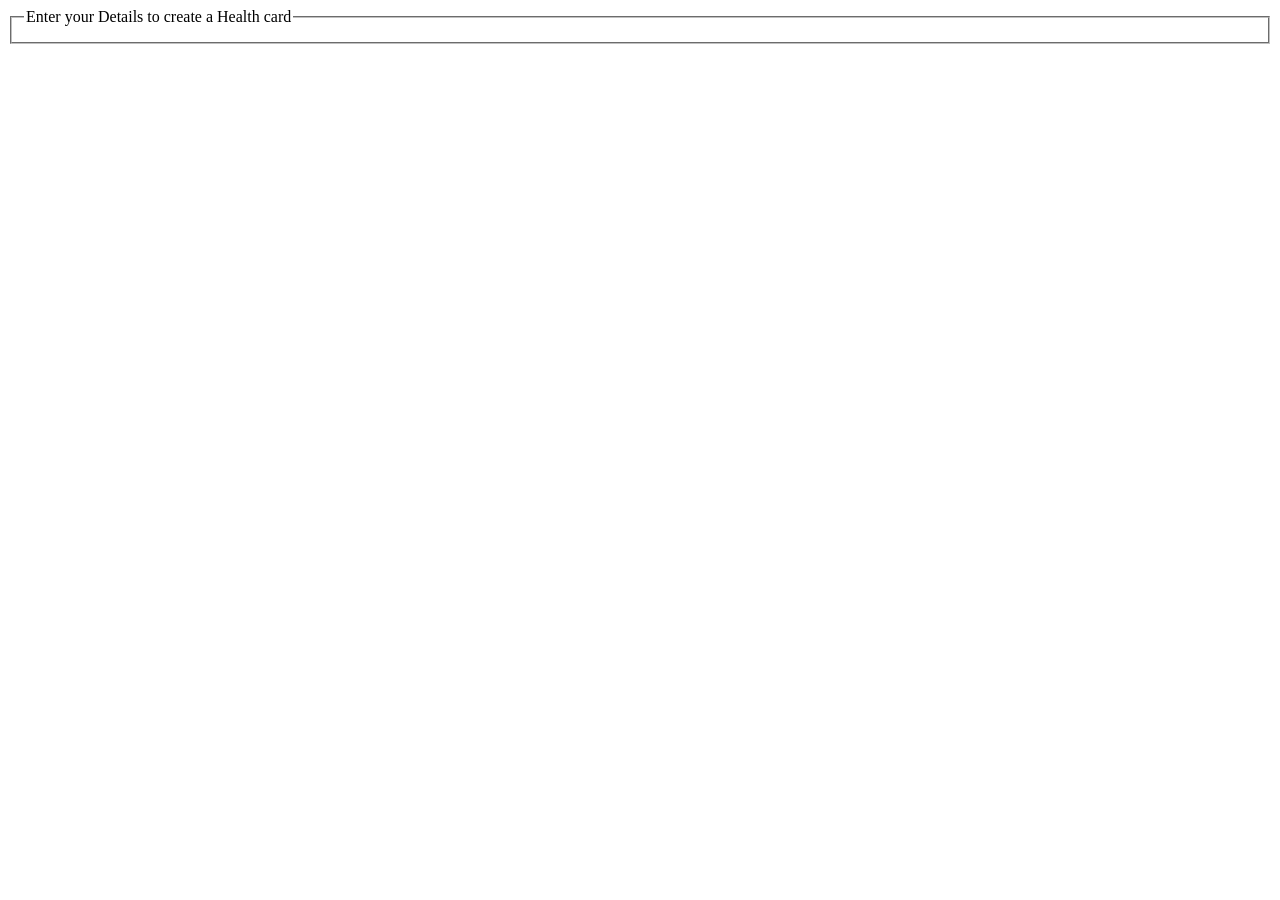
==== form/form.html @ 715bf560 "Initial project commit" ====
<!DOCTYPE html>
<html lang="en">
<head>
    <meta charset="UTF-8">
    <meta name="viewport" content="width=device-width, initial-scale=1.0">
    <link rel="stylesheet" href="./form.css">
    <title>form</title>
</head>
<body>
    <form action="">
        <fieldset>
            <legend>Enter your Details to create a Health card </legend>
            <table></table>
        </fieldset>
    </form>
</body>
</html>
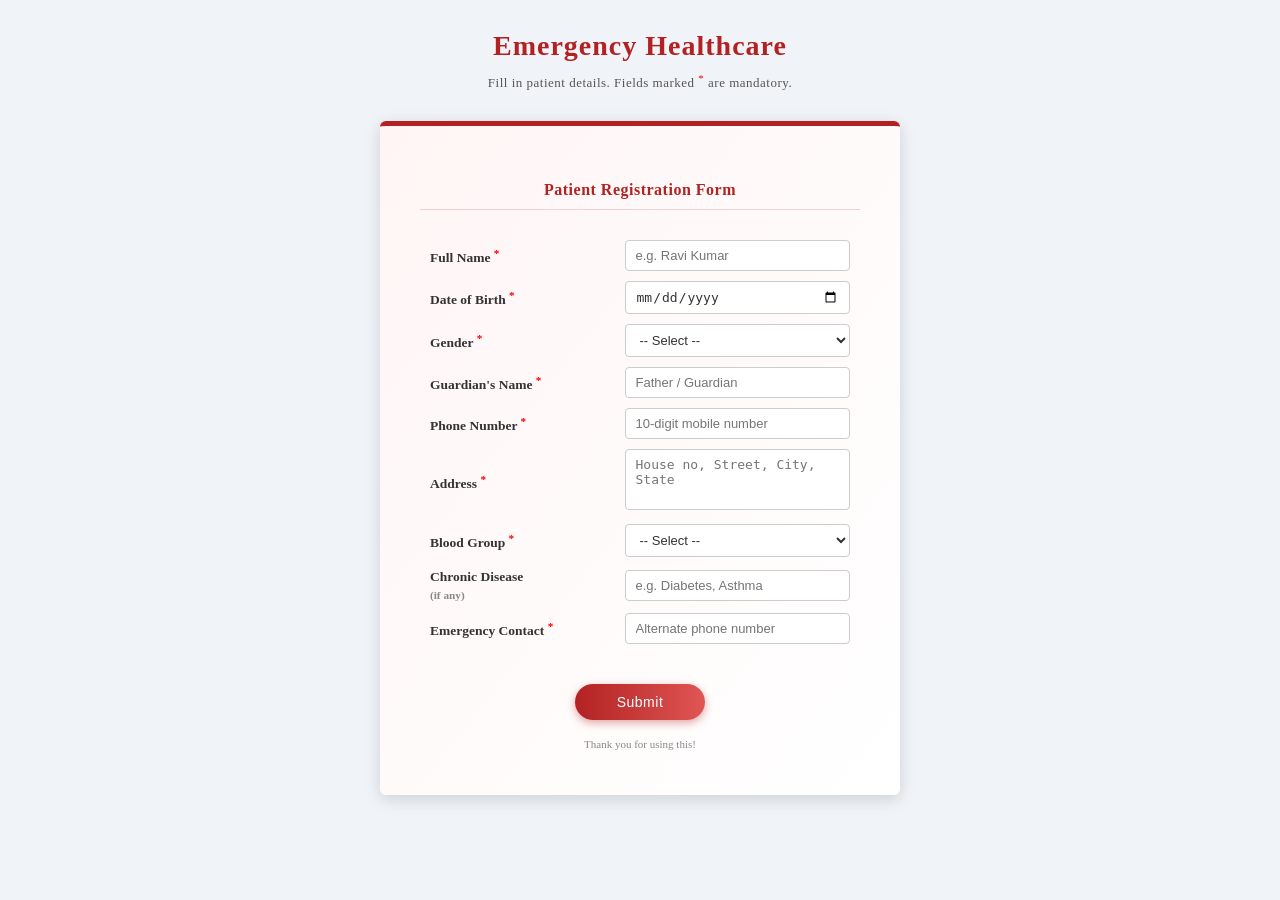
==== commit 2935c70c: "added the patient registration form with css" ====
--- a/form/form.html
+++ b/form/form.html
@@ -1,17 +1,85 @@
 <!DOCTYPE html>
 <html lang="en">
+
 <head>
     <meta charset="UTF-8">
     <meta name="viewport" content="width=device-width, initial-scale=1.0">
-    <link rel="stylesheet" href="./form.css">
-    <title>form</title>
+    <title>Emergency Healthcare</title>
+    <link rel="stylesheet" href="form.css">
 </head>
+
 <body>
-    <form action="">
-        <fieldset>
-            <legend>Enter your Details to create a Health card </legend>
-            <table></table>
-        </fieldset>
-    </form>
+    <h1> Emergency Healthcare</h1>
+    <h3>Fill in patient details. Fields marked <sup>*</sup> are mandatory.</h3>
+
+    <div>
+        <form action="">
+            <div class="form-title"> Patient Registration Form</div>
+
+            <table border="0" cellpadding="6" cellspacing="10">
+                <tr>
+                    <td><label for="fname">Full Name <sup>*</sup></label></td>
+                    <td><input type="text" id="fname" name="fname" placeholder="e.g. Ravi Kumar" required></td>
+                </tr>
+                <tr>
+                    <td><label for="dob">Date of Birth <sup>*</sup></label></td>
+                    <td><input type="date" id="dob" name="dob" required></td>
+                </tr>
+                <tr>
+                    <td><label for="gender">Gender <sup>*</sup></label></td>
+                    <td>
+                        <select id="gender" name="gender" required>
+                            <option value="">-- Select --</option>
+                            <option>Male</option>
+                            <option>Female</option>
+                            <option>Other</option>
+                        </select>
+                    </td>
+                </tr>
+                <tr>
+                    <td><label for="relation">Guardian's Name <sup>*</sup></label></td>
+                    <td><input type="text" id="relation" name="relation" placeholder="Father / Guardian" required></td>
+                </tr>
+                <tr>
+                    <td><label for="Phno">Phone Number <sup>*</sup></label></td>
+                    <td><input type="number" id="Phno" name="Phno" placeholder="10-digit mobile number" required></td>
+                </tr>
+                <tr>
+                    <td><label for="address">Address <sup>*</sup></label></td>
+                    <td><textarea id="address" name="address" rows="3" cols="20"
+                            placeholder="House no, Street, City, State" required></textarea></td>
+                </tr>
+                <tr>
+                    <td><label for="blood">Blood Group <sup>*</sup></label></td>
+                    <td>
+                        <select id="blood" name="blood" required>
+                            <option value="">-- Select --</option>
+                            <option>A+</option>
+                            <option>A-</option>
+                            <option>B+</option>
+                            <option>B-</option>
+                            <option>O+</option>
+                            <option>O-</option>
+                            <option>AB+</option>
+                            <option>AB-</option>
+                        </select>
+                    </td>
+                </tr>
+                <tr>
+                    <td><label for="disease">Chronic Disease <br><small style="color:#888">(if any)</small></label></td>
+                    <td><input type="text" id="disease" name="disease" placeholder="e.g. Diabetes, Asthma"></td>
+                </tr>
+                <tr>
+                    <td><label for="emergency">Emergency Contact <sup>*</sup></label></td>
+                    <td><input type="number" id="emergency" name="emergency" placeholder="Alternate phone number"
+                            required></td>
+                </tr>
+            </table>
+
+            <button type="submit">Submit</button>
+            <p class="note">Thank you for using this!</p>
+        </form>
+    </div>
 </body>
+
 </html>
--- a/form/form.css
+++ b/form/form.css
@@ -0,0 +1,139 @@
+ * {
+     margin: 0;
+     padding: 0;
+     box-sizing: border-box;
+ }
+
+ body {
+     font-family: Georgia, serif;
+     background-color: #f0f4f8;
+ }
+
+ h1 {
+     text-align: center;
+     padding: 30px 0 10px;
+     color: #b22222;
+     font-size: 28px;
+     letter-spacing: 1px;
+ }
+
+ h3 {
+     text-align: center;
+     color: #555;
+     font-size: 13px;
+     font-weight: normal;
+     margin-bottom: 10px;
+     letter-spacing: 0.5px;
+ }
+
+ div {
+     height: auto;
+     width: 100%;
+     display: flex;
+     justify-content: center;
+     align-items: center;
+     padding: 20px 0 40px;
+ }
+
+ form {
+     width: 520px;
+     padding: 35px 40px 45px;
+     box-shadow: 0px 4px 16px rgba(0, 0, 0, 0.15);
+     background: linear-gradient(to bottom right, #fff5f5, #ffffff);
+     border-top: 5px solid #b22222;
+     border-radius: 6px;
+     transition: transform 0.2s linear;
+ }
+
+ form:hover {
+     transform: scale(1.005);
+ }
+
+ .form-title {
+     font-size: 16px;
+     color: #b22222;
+     font-weight: bold;
+     margin-bottom: 20px;
+     padding-bottom: 10px;
+     border-bottom: 1px solid #f0d0d0;
+     letter-spacing: 0.5px;
+ }
+
+ form>table {
+     width: 100%;
+ }
+
+ table td:first-child {
+     width: 45%;
+     vertical-align: middle;
+     padding-right: 10px;
+ }
+
+ label {
+     font-size: 13.5px;
+     color: #333;
+     font-weight: bold;
+ }
+
+ input[type="text"],
+ input[type="number"],
+ input[type="email"],
+ input[type="date"],
+ select,
+ textarea {
+     width: 100%;
+     padding: 7px 10px;
+     border: 1px solid #ccc;
+     border-radius: 4px;
+     font-size: 13px;
+     color: #333;
+     background-color: #fff;
+     transition: border 0.2s;
+     outline: none;
+ }
+
+ input:focus,
+ select:focus,
+ textarea:focus {
+     border: 1px solid #b22222;
+ }
+
+ textarea {
+     resize: none;
+ }
+
+ select {
+     cursor: pointer;
+ }
+
+ form>button {
+     color: white;
+     width: 130px;
+     display: block;
+     margin: 30px auto 0;
+     border: none;
+     border-radius: 25px;
+     padding: 10px;
+     font-size: 14px;
+     letter-spacing: 0.5px;
+     background: linear-gradient(to right, #b22222, #e05555);
+     box-shadow: 0px 3px 8px rgba(178, 34, 34, 0.4);
+     cursor: pointer;
+     transition: transform 0.3s ease, box-shadow 0.3s ease;
+ }
+
+ form>button:hover {
+     transform: scale(1.08);
+     box-shadow: 0px 5px 14px rgba(178, 34, 34, 0.5);
+ }
+
+ sup {
+     color: red;
+ }
+
+ .note {
+     text-align: center;
+     font-size: 11px;
+     color: #888;
+     margin-top: 18px;
+ }
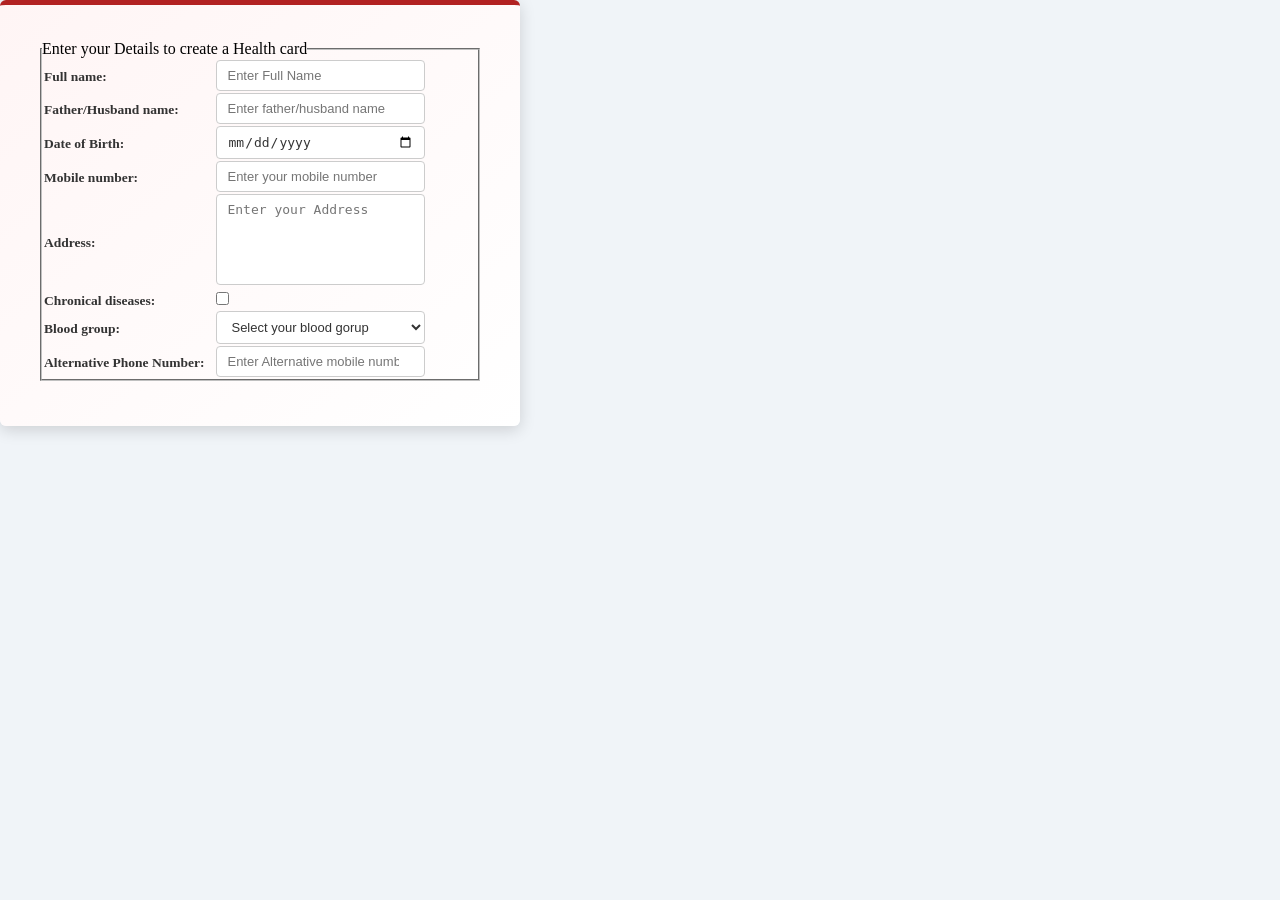
==== commit 0e28cd6c: "added forms" ====
--- a/form/form.html
+++ b/form/form.html
@@ -1,85 +1,62 @@
 <!DOCTYPE html>
 <html lang="en">
-
 <head>
     <meta charset="UTF-8">
     <meta name="viewport" content="width=device-width, initial-scale=1.0">
-    <title>Emergency Healthcare</title>
-    <link rel="stylesheet" href="form.css">
+    <link rel="stylesheet" href="./form.css">
+    <title>form</title>
 </head>
-
 <body>
-    <h1> Emergency Healthcare</h1>
-    <h3>Fill in patient details. Fields marked <sup>*</sup> are mandatory.</h3>
-
-    <div>
-        <form action="">
-            <div class="form-title"> Patient Registration Form</div>
-
-            <table border="0" cellpadding="6" cellspacing="10">
+    <form action="">
+        <fieldset>
+            <legend>Enter your Details to create a Health card </legend>
+            <table>
                 <tr>
-                    <td><label for="fname">Full Name <sup>*</sup></label></td>
-                    <td><input type="text" id="fname" name="fname" placeholder="e.g. Ravi Kumar" required></td>
+                    <td><label for="fn">Full name:</label></td>
+                    <td><input type="text" name="" id="fn" placeholder="Enter Full Name"></td>
                 </tr>
                 <tr>
-                    <td><label for="dob">Date of Birth <sup>*</sup></label></td>
-                    <td><input type="date" id="dob" name="dob" required></td>
+                    <td><label for="fhn">Father/Husband name:</label></td>
+                    <td><input type="text" id="fhn" placeholder="Enter father/husband name"></td>
                 </tr>
                 <tr>
-                    <td><label for="gender">Gender <sup>*</sup></label></td>
+                    <td><label for="dob">Date of Birth:</label></td>
+                    <td><input type="date" id="dob" placeholder="Enter your date of birth"></td>
+                </tr>
+                <tr>
+                    <td><label for="phn">Mobile number:</label></td>
+                    <td><input type="number" name="" id="phn" placeholder="Enter your mobile number "></td>
+                </tr>
+                <tr>
+                    <td><label for="add">Address:</label></td>
+                    <td><textarea name="" id="add" rows="5" cols="20" placeholder="Enter your Address"></textarea></td>
+                </tr>
+                <tr>
+                    <td><label for="cd">Chronical diseases:</label></td>
+                    <td><input type="checkbox" name="" id="cd" ></td>
+                </tr>
+                <tr>
+                    <td><label for="bg">Blood group:</label></td>
                     <td>
-                        <select id="gender" name="gender" required>
-                            <option value="">-- Select --</option>
-                            <option>Male</option>
-                            <option>Female</option>
-                            <option>Other</option>
-                        </select>
+                    <select name="" id="" >
+                        <option value="">Select your blood gorup</option>
+                        <option value="a+">A+</option>
+                        <option value="a-">A-</option>
+                        <option value="b+">B+</option>
+                        <option value="b-">B-</option>
+                        <option value="o+">O+</option>
+                        <option value="o-">O-</option>
+                        <option value="ab+">AB+</option>
+                        <option value="ab-">AB-</option>
+                    </select>
                     </td>
                 </tr>
                 <tr>
-                    <td><label for="relation">Guardian's Name <sup>*</sup></label></td>
-                    <td><input type="text" id="relation" name="relation" placeholder="Father / Guardian" required></td>
-                </tr>
-                <tr>
-                    <td><label for="Phno">Phone Number <sup>*</sup></label></td>
-                    <td><input type="number" id="Phno" name="Phno" placeholder="10-digit mobile number" required></td>
-                </tr>
-                <tr>
-                    <td><label for="address">Address <sup>*</sup></label></td>
-                    <td><textarea id="address" name="address" rows="3" cols="20"
-                            placeholder="House no, Street, City, State" required></textarea></td>
-                </tr>
-                <tr>
-                    <td><label for="blood">Blood Group <sup>*</sup></label></td>
-                    <td>
-                        <select id="blood" name="blood" required>
-                            <option value="">-- Select --</option>
-                            <option>A+</option>
-                            <option>A-</option>
-                            <option>B+</option>
-                            <option>B-</option>
-                            <option>O+</option>
-                            <option>O-</option>
-                            <option>AB+</option>
-                            <option>AB-</option>
-                        </select>
-                    </td>
-                </tr>
-                <tr>
-                    <td><label for="disease">Chronic Disease <br><small style="color:#888">(if any)</small></label></td>
-                    <td><input type="text" id="disease" name="disease" placeholder="e.g. Diabetes, Asthma"></td>
-                </tr>
-                <tr>
-                    <td><label for="emergency">Emergency Contact <sup>*</sup></label></td>
-                    <td><input type="number" id="emergency" name="emergency" placeholder="Alternate phone number"
-                            required></td>
+                    <td><label for="altnum">Alternative Phone Number:</label></td>
+                    <td><input type="number" name="" id="altnum" placeholder="Enter Alternative mobile number"></td>
                 </tr>
             </table>
-
-            <button type="submit">Submit</button>
-            <p class="note">Thank you for using this!</p>
-        </form>
-    </div>
+        </fieldset>
+    </form>
 </body>
-
 </html>
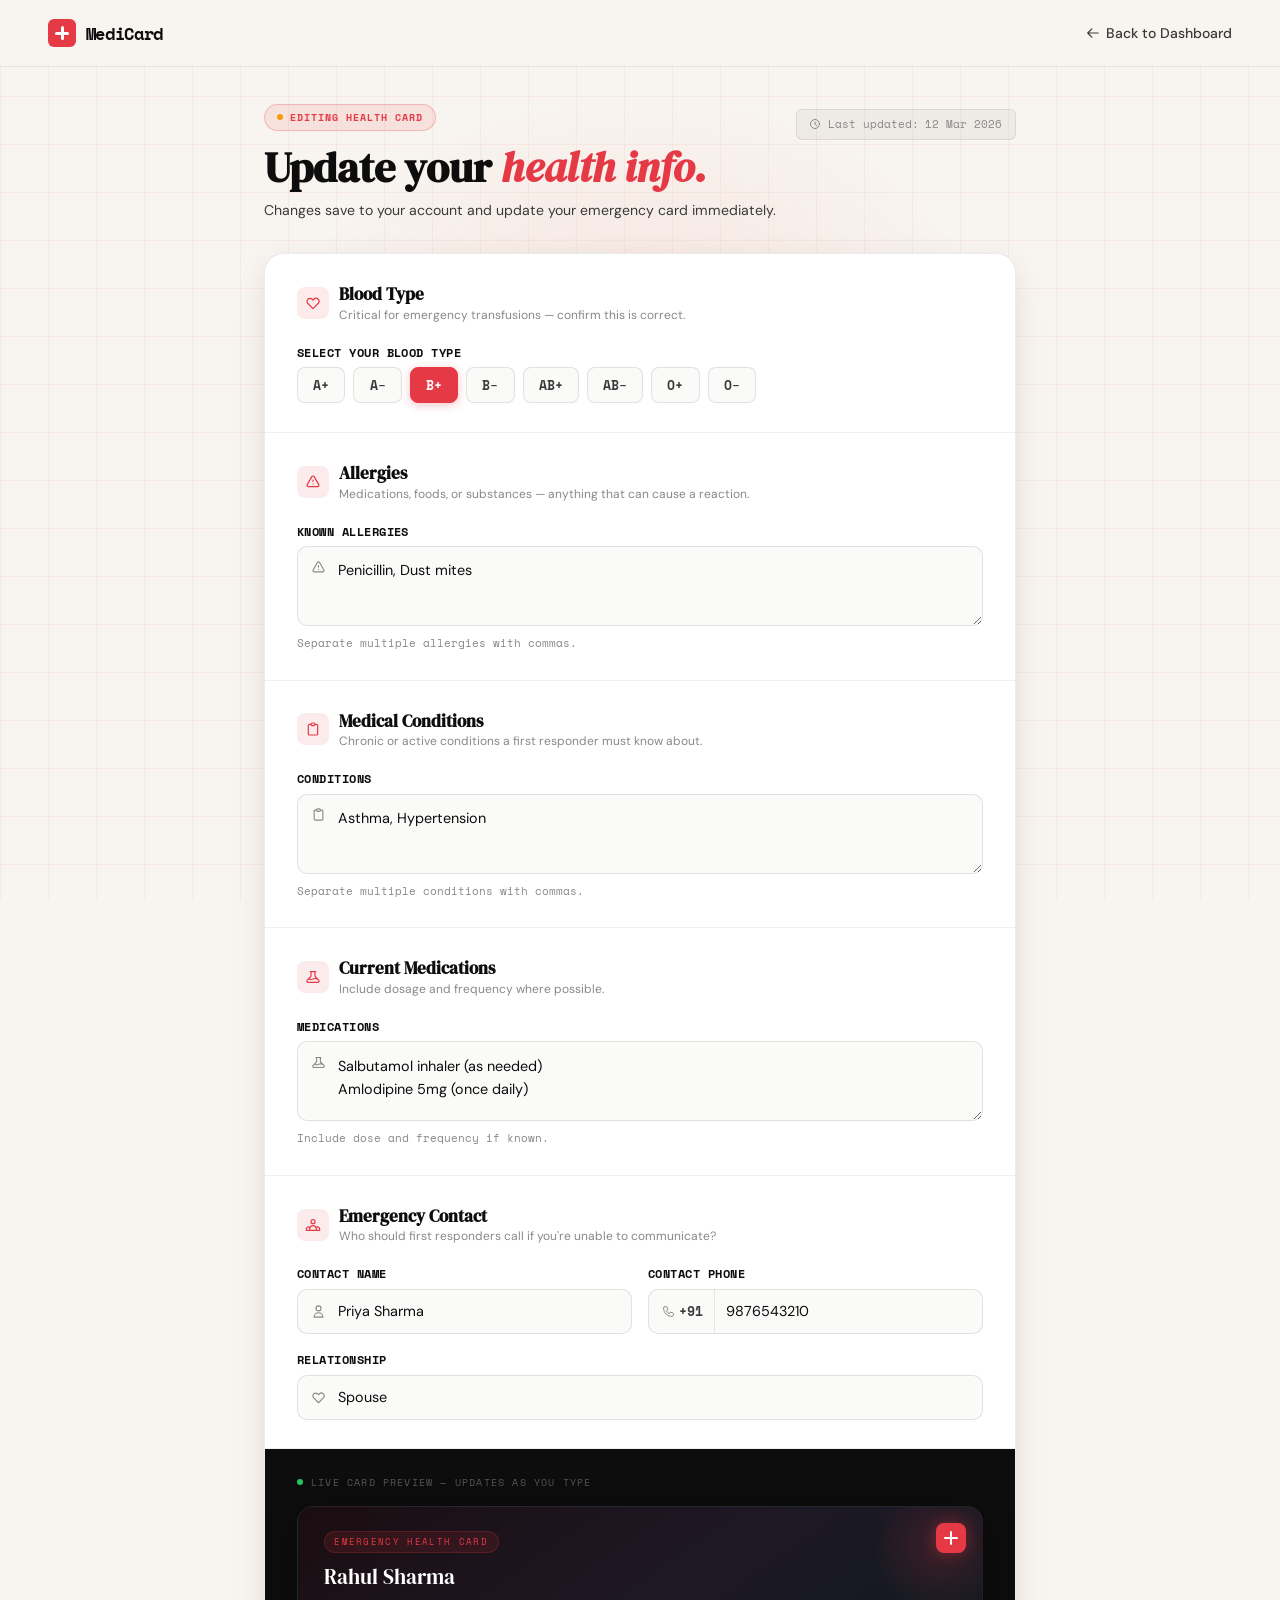
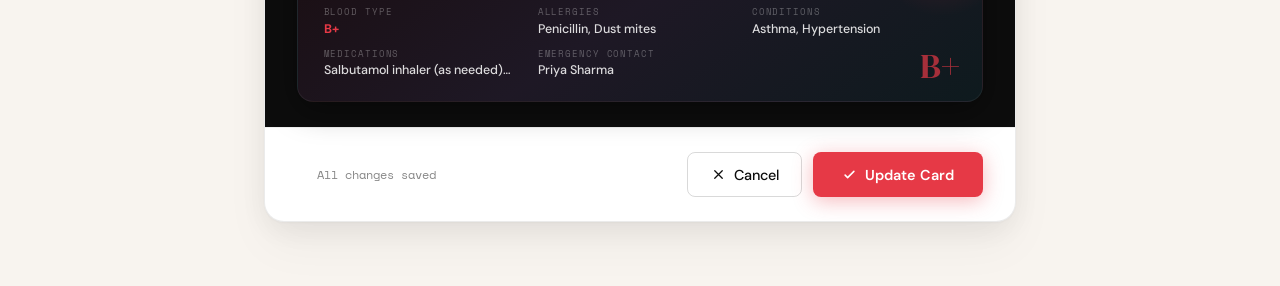
==== commit 872776fb: "added the editcard with exisiting data filled" ====
--- a/form/form.html
+++ b/form/form.html
@@ -1,62 +1,516 @@
 <!DOCTYPE html>
 <html lang="en">
+
 <head>
-    <meta charset="UTF-8">
-    <meta name="viewport" content="width=device-width, initial-scale=1.0">
-    <link rel="stylesheet" href="./form.css">
-    <title>form</title>
+    <meta charset="UTF-8" />
+    <meta name="viewport" content="width=device-width, initial-scale=1.0" />
+    <title>MediCard — Edit Health Card</title>
+    <link rel="preconnect" href="https://fonts.googleapis.com">
+    <link
+        href="https://fonts.googleapis.com/css2?family=DM+Serif+Display:ital@0;1&family=DM+Sans:wght@300;400;500;600&family=Space+Mono:wght@400;700&display=swap"
+        rel="stylesheet">
+
+    <link rel="stylesheet" href="form.css">
 </head>
+
 <body>
-    <form action="">
-        <fieldset>
-            <legend>Enter your Details to create a Health card </legend>
-            <table>
-                <tr>
-                    <td><label for="fn">Full name:</label></td>
-                    <td><input type="text" name="" id="fn" placeholder="Enter Full Name"></td>
-                </tr>
-                <tr>
-                    <td><label for="fhn">Father/Husband name:</label></td>
-                    <td><input type="text" id="fhn" placeholder="Enter father/husband name"></td>
-                </tr>
-                <tr>
-                    <td><label for="dob">Date of Birth:</label></td>
-                    <td><input type="date" id="dob" placeholder="Enter your date of birth"></td>
-                </tr>
-                <tr>
-                    <td><label for="phn">Mobile number:</label></td>
-                    <td><input type="number" name="" id="phn" placeholder="Enter your mobile number "></td>
-                </tr>
-                <tr>
-                    <td><label for="add">Address:</label></td>
-                    <td><textarea name="" id="add" rows="5" cols="20" placeholder="Enter your Address"></textarea></td>
-                </tr>
-                <tr>
-                    <td><label for="cd">Chronical diseases:</label></td>
-                    <td><input type="checkbox" name="" id="cd" ></td>
-                </tr>
-                <tr>
-                    <td><label for="bg">Blood group:</label></td>
-                    <td>
-                    <select name="" id="" >
-                        <option value="">Select your blood gorup</option>
-                        <option value="a+">A+</option>
-                        <option value="a-">A-</option>
-                        <option value="b+">B+</option>
-                        <option value="b-">B-</option>
-                        <option value="o+">O+</option>
-                        <option value="o-">O-</option>
-                        <option value="ab+">AB+</option>
-                        <option value="ab-">AB-</option>
-                    </select>
-                    </td>
-                </tr>
-                <tr>
-                    <td><label for="altnum">Alternative Phone Number:</label></td>
-                    <td><input type="number" name="" id="altnum" placeholder="Enter Alternative mobile number"></td>
-                </tr>
-            </table>
-        </fieldset>
-    </form>
+
+    <!-- BACKGROUND -->
+    <div class="page-bg">
+        <div class="bg-grid"></div>
+        <div class="bg-glow"></div>
+    </div>
+
+    <!-- NAV -->
+    <nav>
+        <a class="nav-logo" href="../index.html">
+            <div class="cross"></div>
+            MediCard
+        </a>
+        <div class="nav-links">
+            <a class="nav-back" href="../dashboard/dashboard.html">
+                <svg fill="none" viewBox="0 0 24 24" stroke="currentColor" stroke-width="2">
+                    <path stroke-linecap="round" stroke-linejoin="round" d="M10 19l-7-7m0 0l7-7m-7 7h18" />
+                </svg>
+                Back to Dashboard
+            </a>
+        </div>
+    </nav>
+
+    <!-- PAGE -->
+    <div class="page-wrap">
+
+        <!-- Page Header -->
+        <div class="page-header">
+            <div class="page-header-top">
+                <div>
+                    <div class="page-badge"><span class="dot"></span> Editing Health Card</div>
+                    <h1>Update your <em>health info.</em></h1>
+                    <p>Changes save to your account and update your emergency card immediately.</p>
+                </div>
+                <div class="last-updated">
+                    <svg fill="none" viewBox="0 0 24 24" stroke="currentColor" stroke-width="2">
+                        <path stroke-linecap="round" stroke-linejoin="round"
+                            d="M12 8v4l3 3m6-3a9 9 0 11-18 0 9 9 0 0118 0z" />
+                    </svg>
+                    Last updated: <span id="lastUpdatedDate">12 Mar 2026</span>
+                </div>
+            </div>
+        </div>
+
+        <!-- Form Card -->
+        <div class="form-card">
+
+            <!-- ── SECTION 1: Blood Type ── -->
+            <div class="form-section">
+                <div class="section-label">
+                    <div class="section-label-icon">
+                        <svg fill="none" viewBox="0 0 24 24" stroke="currentColor" stroke-width="1.8">
+                            <path stroke-linecap="round" stroke-linejoin="round"
+                                d="M4.318 6.318a4.5 4.5 0 000 6.364L12 20.364l7.682-7.682a4.5 4.5 0 00-6.364-6.364L12 7.636l-1.318-1.318a4.5 4.5 0 00-6.364 0z" />
+                        </svg>
+                    </div>
+                    <div class="section-label-text">
+                        <h3>Blood Type</h3>
+                        <p>Critical for emergency transfusions — confirm this is correct.</p>
+                    </div>
+                </div>
+                <div class="fields">
+                    <div class="field">
+                        <label>Select your blood type</label>
+                        <div class="blood-group" id="bloodGroup">
+                            <div class="blood-pill" onclick="selectBlood(this)">A+</div>
+                            <div class="blood-pill" onclick="selectBlood(this)">A−</div>
+                            <div class="blood-pill" onclick="selectBlood(this)">B+</div>
+                            <div class="blood-pill" onclick="selectBlood(this)">B−</div>
+                            <div class="blood-pill" onclick="selectBlood(this)">AB+</div>
+                            <div class="blood-pill" onclick="selectBlood(this)">AB−</div>
+                            <div class="blood-pill" onclick="selectBlood(this)">O+</div>
+                            <div class="blood-pill" onclick="selectBlood(this)">O−</div>
+                        </div>
+                        <span class="blood-error" id="bloodError">Please select a blood type.</span>
+                    </div>
+                </div>
+            </div>
+
+            <!-- ── SECTION 2: Allergies ── -->
+            <div class="form-section">
+                <div class="section-label">
+                    <div class="section-label-icon">
+                        <svg fill="none" viewBox="0 0 24 24" stroke="currentColor" stroke-width="1.8">
+                            <path stroke-linecap="round" stroke-linejoin="round"
+                                d="M12 9v2m0 4h.01m-6.938 4h13.856c1.54 0 2.502-1.667 1.732-3L13.732 4c-.77-1.333-2.694-1.333-3.464 0L3.34 16c-.77 1.333.192 3 1.732 3z" />
+                        </svg>
+                    </div>
+                    <div class="section-label-text">
+                        <h3>Allergies</h3>
+                        <p>Medications, foods, or substances — anything that can cause a reaction.</p>
+                    </div>
+                </div>
+                <div class="fields">
+                    <div class="field">
+                        <label for="allergiesInput">Known Allergies</label>
+                        <div class="field-wrap">
+                            <svg class="field-icon" style="top:0.85rem; align-self:flex-start;" fill="none"
+                                viewBox="0 0 24 24" stroke="currentColor" stroke-width="1.8">
+                                <path stroke-linecap="round" stroke-linejoin="round"
+                                    d="M12 9v2m0 4h.01m-6.938 4h13.856c1.54 0 2.502-1.667 1.732-3L13.732 4c-.77-1.333-2.694-1.333-3.464 0L3.34 16c-.77 1.333.192 3 1.732 3z" />
+                            </svg>
+                            <textarea id="allergiesInput"
+                                placeholder="e.g. Penicillin, Dust mites, Shellfish&#10;Type 'None' if no known allergies"></textarea>
+                        </div>
+                        <span class="field-hint">Separate multiple allergies with commas.</span>
+                    </div>
+                </div>
+            </div>
+
+            <!-- ── SECTION 3: Medical Conditions ── -->
+            <div class="form-section">
+                <div class="section-label">
+                    <div class="section-label-icon">
+                        <svg fill="none" viewBox="0 0 24 24" stroke="currentColor" stroke-width="1.8">
+                            <path stroke-linecap="round" stroke-linejoin="round"
+                                d="M9 5H7a2 2 0 00-2 2v12a2 2 0 002 2h10a2 2 0 002-2V7a2 2 0 00-2-2h-2M9 5a2 2 0 002 2h2a2 2 0 002-2M9 5a2 2 0 012-2h2a2 2 0 012 2" />
+                        </svg>
+                    </div>
+                    <div class="section-label-text">
+                        <h3>Medical Conditions</h3>
+                        <p>Chronic or active conditions a first responder must know about.</p>
+                    </div>
+                </div>
+                <div class="fields">
+                    <div class="field">
+                        <label for="conditionsInput">Conditions</label>
+                        <div class="field-wrap">
+                            <svg class="field-icon" style="top:0.85rem; align-self:flex-start;" fill="none"
+                                viewBox="0 0 24 24" stroke="currentColor" stroke-width="1.8">
+                                <path stroke-linecap="round" stroke-linejoin="round"
+                                    d="M9 5H7a2 2 0 00-2 2v12a2 2 0 002 2h10a2 2 0 002-2V7a2 2 0 00-2-2h-2M9 5a2 2 0 002 2h2a2 2 0 002-2M9 5a2 2 0 012-2h2a2 2 0 012 2" />
+                            </svg>
+                            <textarea id="conditionsInput"
+                                placeholder="e.g. Asthma, Type 2 Diabetes, Hypertension&#10;Type 'None' if no conditions"></textarea>
+                        </div>
+                        <span class="field-hint">Separate multiple conditions with commas.</span>
+                    </div>
+                </div>
+            </div>
+
+            <!-- ── SECTION 4: Medications ── -->
+            <div class="form-section">
+                <div class="section-label">
+                    <div class="section-label-icon">
+                        <svg fill="none" viewBox="0 0 24 24" stroke="currentColor" stroke-width="1.8">
+                            <path stroke-linecap="round" stroke-linejoin="round"
+                                d="M19.428 15.428a2 2 0 00-1.022-.547l-2.387-.477a6 6 0 00-3.86.517l-.318.158a6 6 0 01-3.86.517L6.05 15.21a2 2 0 00-1.806.547M8 4h8l-1 1v5.172a2 2 0 00.586 1.414l5 5c1.26 1.26.367 3.414-1.415 3.414H4.828c-1.782 0-2.674-2.154-1.414-3.414l5-5A2 2 0 009 10.172V5L8 4z" />
+                        </svg>
+                    </div>
+                    <div class="section-label-text">
+                        <h3>Current Medications</h3>
+                        <p>Include dosage and frequency where possible.</p>
+                    </div>
+                </div>
+                <div class="fields">
+                    <div class="field">
+                        <label for="medsInput">Medications</label>
+                        <div class="field-wrap">
+                            <svg class="field-icon" style="top:0.85rem; align-self:flex-start;" fill="none"
+                                viewBox="0 0 24 24" stroke="currentColor" stroke-width="1.8">
+                                <path stroke-linecap="round" stroke-linejoin="round"
+                                    d="M19.428 15.428a2 2 0 00-1.022-.547l-2.387-.477a6 6 0 00-3.86.517l-.318.158a6 6 0 01-3.86.517L6.05 15.21a2 2 0 00-1.806.547M8 4h8l-1 1v5.172a2 2 0 00.586 1.414l5 5c1.26 1.26.367 3.414-1.415 3.414H4.828c-1.782 0-2.674-2.154-1.414-3.414l5-5A2 2 0 009 10.172V5L8 4z" />
+                            </svg>
+                            <textarea id="medsInput"
+                                placeholder="e.g. Salbutamol inhaler (as needed)&#10;Amlodipine 5mg (once daily)&#10;Type 'None' if no current medications"></textarea>
+                        </div>
+                        <span class="field-hint">Include dose and frequency if known.</span>
+                    </div>
+                </div>
+            </div>
+
+            <!-- ── SECTION 5: Emergency Contact ── -->
+            <div class="form-section">
+                <div class="section-label">
+                    <div class="section-label-icon">
+                        <svg fill="none" viewBox="0 0 24 24" stroke="currentColor" stroke-width="1.8">
+                            <path stroke-linecap="round" stroke-linejoin="round"
+                                d="M17 20h5v-2a3 3 0 00-5.356-1.857M17 20H7m10 0v-2c0-.656-.126-1.283-.356-1.857M7 20H2v-2a3 3 0 015.356-1.857M7 20v-2c0-.656.126-1.283.356-1.857m0 0a5.002 5.002 0 019.288 0M15 7a3 3 0 11-6 0 3 3 0 016 0z" />
+                        </svg>
+                    </div>
+                    <div class="section-label-text">
+                        <h3>Emergency Contact</h3>
+                        <p>Who should first responders call if you're unable to communicate?</p>
+                    </div>
+                </div>
+                <div class="fields">
+                    <div class="field-row">
+                        <div class="field">
+                            <label for="emNameInput">Contact Name</label>
+                            <div class="field-wrap">
+                                <svg class="field-icon" fill="none" viewBox="0 0 24 24" stroke="currentColor"
+                                    stroke-width="1.8">
+                                    <path stroke-linecap="round" stroke-linejoin="round"
+                                        d="M16 7a4 4 0 11-8 0 4 4 0 018 0zM12 14a7 7 0 00-7 7h14a7 7 0 00-7-7z" />
+                                </svg>
+                                <input type="text" id="emNameInput" placeholder="e.g. Priya Sharma" />
+                            </div>
+                        </div>
+                        <div class="field">
+                            <label for="emPhoneInput">Contact Phone</label>
+                            <div class="field-wrap">
+                                <div class="phone-prefix">
+                                    <svg viewBox="0 0 24 24" fill="none" stroke="currentColor" stroke-width="1.8">
+                                        <path stroke-linecap="round" stroke-linejoin="round"
+                                            d="M3 5a2 2 0 012-2h3.28a1 1 0 01.948.684l1.498 4.493a1 1 0 01-.502 1.21l-2.257 1.13a11.042 11.042 0 005.516 5.516l1.13-2.257a1 1 0 011.21-.502l4.493 1.498a1 1 0 01.684.949V19a2 2 0 01-2 2h-1C9.716 21 3 14.284 3 6V5z" />
+                                    </svg>
+                                    +91
+                                </div>
+                                <input type="tel" id="emPhoneInput" placeholder="98765 43210" inputmode="numeric"
+                                    maxlength="10" />
+                            </div>
+                        </div>
+                    </div>
+                    <div class="field">
+                        <label for="relationInput">Relationship</label>
+                        <div class="field-wrap">
+                            <svg class="field-icon" fill="none" viewBox="0 0 24 24" stroke="currentColor"
+                                stroke-width="1.8">
+                                <path stroke-linecap="round" stroke-linejoin="round"
+                                    d="M4.318 6.318a4.5 4.5 0 000 6.364L12 20.364l7.682-7.682a4.5 4.5 0 00-6.364-6.364L12 7.636l-1.318-1.318a4.5 4.5 0 00-6.364 0z" />
+                            </svg>
+                            <input type="text" id="relationInput" placeholder="e.g. Spouse, Parent, Sibling" />
+                        </div>
+                    </div>
+                </div>
+            </div>
+
+            <!-- ── LIVE PREVIEW STRIP ── -->
+            <div class="preview-strip">
+                <div class="preview-strip-label">Live card preview — updates as you type</div>
+                <div class="mini-card">
+                    <div class="mini-card-cross"></div>
+                    <div class="mini-card-chip">Emergency Health Card</div>
+                    <div class="mini-card-name" id="previewName">Rahul Sharma</div>
+                    <div class="mini-card-grid">
+                        <div class="mini-card-field">
+                            <span class="mini-card-field-label">Blood Type</span>
+                            <span class="mini-card-field-val blood" id="previewBlood">—</span>
+                        </div>
+                        <div class="mini-card-field">
+                            <span class="mini-card-field-label">Allergies</span>
+                            <span class="mini-card-field-val" id="previewAllergies">—</span>
+                        </div>
+                        <div class="mini-card-field">
+                            <span class="mini-card-field-label">Conditions</span>
+                            <span class="mini-card-field-val" id="previewConditions">—</span>
+                        </div>
+                        <div class="mini-card-field">
+                            <span class="mini-card-field-label">Medications</span>
+                            <span class="mini-card-field-val" id="previewMeds">—</span>
+                        </div>
+                        <div class="mini-card-field">
+                            <span class="mini-card-field-label">Emergency Contact</span>
+                            <span class="mini-card-field-val" id="previewEmContact">—</span>
+                        </div>
+                    </div>
+                    <div class="mini-card-bloodtype" id="previewBloodBig">—</div>
+                </div>
+            </div>
+
+            <!-- ── MSG BAR ── -->
+            <div class="msg-bar" id="msgBar">
+                <div class="msg" id="mainMsg" style="margin: 1rem 0 0;"></div>
+            </div>
+
+            <!-- ── ACTION BAR ── -->
+            <div class="action-bar">
+                <div class="action-bar-left">
+                    <span class="unsaved-dot" id="unsavedDot"></span>
+                    <span id="unsavedLabel">All changes saved</span>
+                </div>
+                <div class="action-bar-right">
+                    <a href="../dashboard/dashboard.html" class="btn-outline">
+                        <svg fill="none" viewBox="0 0 24 24" stroke="currentColor" stroke-width="2">
+                            <path stroke-linecap="round" stroke-linejoin="round" d="M6 18L18 6M6 6l12 12" />
+                        </svg>
+                        Cancel
+                    </a>
+                    <button type="button" class="btn-primary" id="saveBtn" onclick="saveCard()">
+                        <svg fill="none" viewBox="0 0 24 24" stroke="currentColor" stroke-width="2.5">
+                            <path stroke-linecap="round" stroke-linejoin="round" d="M5 13l4 4L19 7" />
+                        </svg>
+                        Update Card
+                    </button>
+                </div>
+            </div>
+
+        </div><!-- /form-card -->
+    </div>
+
+    <!-- ════════════════════════════════════════
+     JAVASCRIPT
+════════════════════════════════════════ -->
+    <script>
+        /* ── DEMO DATA ────────────────────────────────────────────
+           In production, DashboardServlet passes this via JSP:
+           request.setAttribute("healthCard", cardObj)
+           Then JSP injects it as a JS object below.
+           For now we simulate pre-filled data.
+        ───────────────────────────────────────────────────────── */
+        const EXISTING_DATA = {
+            name: 'Rahul Sharma',
+            bloodType: 'B+',
+            allergies: 'Penicillin, Dust mites',
+            conditions: 'Asthma, Hypertension',
+            medications: 'Salbutamol inhaler (as needed)\nAmlodipine 5mg (once daily)',
+            emergencyContact: 'Priya Sharma',
+            emergencyPhone: '9876543210',
+            relation: 'Spouse',
+            lastUpdated: '12 Mar 2026',
+        };
+
+        /* ── STATE ──────────────────────────────────────────────── */
+        let selectedBlood = '';
+        let isDirty = false;  // tracks unsaved changes
+
+        /* ── PRE-FILL ON LOAD ───────────────────────────────────── */
+        window.addEventListener('DOMContentLoaded', function () {
+            // Pre-fill fields with existing data
+            document.getElementById('allergiesInput').value = EXISTING_DATA.allergies;
+            document.getElementById('conditionsInput').value = EXISTING_DATA.conditions;
+            document.getElementById('medsInput').value = EXISTING_DATA.medications;
+            document.getElementById('emNameInput').value = EXISTING_DATA.emergencyContact;
+            document.getElementById('emPhoneInput').value = EXISTING_DATA.emergencyPhone;
+            document.getElementById('relationInput').value = EXISTING_DATA.relation;
+            document.getElementById('lastUpdatedDate').textContent = EXISTING_DATA.lastUpdated;
+
+            // Pre-select blood type pill
+            document.querySelectorAll('.blood-pill').forEach(function (pill) {
+                if (pill.textContent.trim() === EXISTING_DATA.bloodType) {
+                    pill.classList.add('selected');
+                    selectedBlood = EXISTING_DATA.bloodType;
+                }
+            });
+
+            // Initial preview render
+            updatePreview();
+
+            // Watch all fields for changes
+            ['allergiesInput', 'conditionsInput', 'medsInput', 'emNameInput', 'emPhoneInput', 'relationInput']
+                .forEach(function (id) {
+                    document.getElementById(id).addEventListener('input', function () {
+                        markDirty();
+                        updatePreview();
+                    });
+                });
+
+            // Phone digit-only filter
+            document.getElementById('emPhoneInput').addEventListener('input', function () {
+                this.value = this.value.replace(/\D/g, '').slice(0, 10);
+            });
+        });
+
+        /* ── BLOOD TYPE SELECTION ───────────────────────────────── */
+        function selectBlood(el) {
+            document.querySelectorAll('.blood-pill').forEach(p => p.classList.remove('selected'));
+            el.classList.add('selected');
+            selectedBlood = el.textContent.trim();
+            document.getElementById('bloodError').classList.remove('show');
+            markDirty();
+            updatePreview();
+        }
+
+        /* ── UNSAVED CHANGES INDICATOR ──────────────────────────── */
+        function markDirty() {
+            if (isDirty) return;
+            isDirty = true;
+            document.getElementById('unsavedDot').classList.add('show');
+            document.getElementById('unsavedLabel').textContent = 'Unsaved changes';
+        }
+        function markClean() {
+            isDirty = false;
+            document.getElementById('unsavedDot').classList.remove('show');
+            document.getElementById('unsavedLabel').textContent = 'All changes saved';
+        }
+
+        /* ── LIVE PREVIEW ───────────────────────────────────────── */
+        function updatePreview() {
+            const allergies = document.getElementById('allergiesInput').value.trim() || '—';
+            const conditions = document.getElementById('conditionsInput').value.trim() || '—';
+            const meds = document.getElementById('medsInput').value.trim() || '—';
+            const emName = document.getElementById('emNameInput').value.trim() || '—';
+            const blood = selectedBlood || '—';
+
+            // truncate long text for preview
+            function trunc(str, n) {
+                return str.length > n ? str.slice(0, n) + '…' : str;
+            }
+
+            document.getElementById('previewBlood').textContent = blood;
+            document.getElementById('previewBloodBig').textContent = blood;
+            document.getElementById('previewAllergies').textContent = trunc(allergies, 24);
+            document.getElementById('previewConditions').textContent = trunc(conditions, 24);
+            document.getElementById('previewMeds').textContent = trunc(meds, 30);
+            document.getElementById('previewEmContact').textContent = trunc(emName, 20);
+        }
+
+        /* ── FEEDBACK MESSAGES ──────────────────────────────────── */
+        const ICONS = {
+            success: '<svg fill="none" viewBox="0 0 24 24" stroke="currentColor" stroke-width="2"><path stroke-linecap="round" stroke-linejoin="round" d="M9 12l2 2 4-4m6 2a9 9 0 11-18 0 9 9 0 0118 0z"/></svg>',
+            error: '<svg fill="none" viewBox="0 0 24 24" stroke="currentColor" stroke-width="2"><path stroke-linecap="round" stroke-linejoin="round" d="M12 9v2m0 4h.01m-6.938 4h13.856c1.54 0 2.502-1.667 1.732-3L13.732 4c-.77-1.333-2.694-1.333-3.464 0L3.34 16c-.77 1.333.192 3 1.732 3z"/></svg>',
+        };
+        function showMsg(type, text) {
+            const bar = document.getElementById('msgBar');
+            const el = document.getElementById('mainMsg');
+            el.className = 'msg ' + type + ' show';
+            el.innerHTML = ICONS[type] + '<span>' + text + '</span>';
+            bar.classList.add('show');
+        }
+        function clearMsg() {
+            document.getElementById('mainMsg').className = 'msg';
+            document.getElementById('msgBar').classList.remove('show');
+        }
+        function markError(id) { document.getElementById(id).classList.add('error'); }
+        function clearError(id) { document.getElementById(id).classList.remove('error'); }
+
+        /* ── SAVE / UPDATE CARD ─────────────────────────────────── */
+        function saveCard() {
+            clearMsg();
+            let ok = true;
+
+            if (!selectedBlood) {
+                document.getElementById('bloodError').classList.add('show');
+                ok = false;
+            }
+
+            const allergies = document.getElementById('allergiesInput').value.trim();
+            const conditions = document.getElementById('conditionsInput').value.trim();
+            const meds = document.getElementById('medsInput').value.trim();
+            const emName = document.getElementById('emNameInput').value.trim();
+            const emPhone = document.getElementById('emPhoneInput').value.replace(/\s/g, '').trim();
+
+            if (!allergies) { markError('allergiesInput'); ok = false; } else clearError('allergiesInput');
+            if (!conditions) { markError('conditionsInput'); ok = false; } else clearError('conditionsInput');
+            if (!meds) { markError('medsInput'); ok = false; } else clearError('medsInput');
+            if (!emName) { markError('emNameInput'); ok = false; } else clearError('emNameInput');
+            if (emPhone && !/^[6-9]\d{9}$/.test(emPhone)) {
+                markError('emPhoneInput'); ok = false;
+            } else { clearError('emPhoneInput'); }
+
+            if (!ok) {
+                showMsg('error', 'Please fill all required fields correctly.');
+                window.scrollTo({ top: 0, behavior: 'smooth' });
+                return;
+            }
+
+            const payload = {
+                blood_type: selectedBlood,
+                allergies: allergies,
+                conditions: conditions,
+                medications: meds,
+                emergency_contact: emName,
+                emergency_phone: '+91' + emPhone,
+                relation: document.getElementById('relationInput').value.trim(),
+            };
+
+            // ── DEMO MODE ──────────────────────────────────────────────
+            // In production: POST to /health-form → FormServlet
+            //   UPDATE health_cards SET ... WHERE user_id = session.user_id
+            // ──────────────────────────────────────────────────────────
+            console.log('%c💾 Health Card Update (Demo)', 'color:#22C55E;font-weight:bold;font-size:13px');
+            console.table(payload);
+            console.log('Production: POST /health-form → FormServlet → UPDATE health_cards WHERE user_id = ?');
+
+            // Simulate save
+            const saveBtn = document.getElementById('saveBtn');
+            saveBtn.disabled = true;
+            saveBtn.innerHTML = '<svg fill="none" viewBox="0 0 24 24" stroke="currentColor" stroke-width="2.5" width="15" height="15"><path stroke-linecap="round" stroke-linejoin="round" d="M5 13l4 4L19 7"/></svg> Saving…';
+
+            setTimeout(function () {
+                saveBtn.disabled = false;
+                saveBtn.innerHTML = '<svg fill="none" viewBox="0 0 24 24" stroke="currentColor" stroke-width="2.5" width="15" height="15"><path stroke-linecap="round" stroke-linejoin="round" d="M5 13l4 4L19 7"/></svg> Update Card';
+
+                markClean();
+                // update last updated date
+                const today = new Date().toLocaleDateString('en-IN', { day: 'numeric', month: 'short', year: 'numeric' });
+                document.getElementById('lastUpdatedDate').textContent = today;
+
+                showMsg('success', 'Health card updated successfully! Your emergency card now reflects these changes.');
+
+                // Redirect to dashboard after a moment
+                setTimeout(function () {
+                    window.location.href = '../dashboard/dashboard.html';
+                }, 2000);
+            }, 900);
+        }
+
+        /* ── WARN BEFORE LEAVING WITH UNSAVED CHANGES ──────────── */
+        window.addEventListener('beforeunload', function (e) {
+            if (isDirty) {
+                e.preventDefault();
+                e.returnValue = '';
+            }
+        });
+    </script>
+
 </body>
+
 </html>
--- a/form/form.css
+++ b/form/form.css
@@ -1,139 +1,889 @@
- * {
-     margin: 0;
-     padding: 0;
-     box-sizing: border-box;
- }
-
- body {
-     font-family: Georgia, serif;
-     background-color: #f0f4f8;
- }
-
- h1 {
-     text-align: center;
-     padding: 30px 0 10px;
-     color: #b22222;
-     font-size: 28px;
-     letter-spacing: 1px;
- }
-
- h3 {
-     text-align: center;
-     color: #555;
-     font-size: 13px;
-     font-weight: normal;
-     margin-bottom: 10px;
-     letter-spacing: 0.5px;
- }
-
- div {
-     height: auto;
-     width: 100%;
-     display: flex;
-     justify-content: center;
-     align-items: center;
-     padding: 20px 0 40px;
- }
-
- form {
-     width: 520px;
-     padding: 35px 40px 45px;
-     box-shadow: 0px 4px 16px rgba(0, 0, 0, 0.15);
-     background: linear-gradient(to bottom right, #fff5f5, #ffffff);
-     border-top: 5px solid #b22222;
-     border-radius: 6px;
-     transition: transform 0.2s linear;
- }
-
- form:hover {
-     transform: scale(1.005);
- }
-
- .form-title {
-     font-size: 16px;
-     color: #b22222;
-     font-weight: bold;
-     margin-bottom: 20px;
-     padding-bottom: 10px;
-     border-bottom: 1px solid #f0d0d0;
-     letter-spacing: 0.5px;
- }
-
- form>table {
-     width: 100%;
- }
-
- table td:first-child {
-     width: 45%;
-     vertical-align: middle;
-     padding-right: 10px;
- }
-
- label {
-     font-size: 13.5px;
-     color: #333;
-     font-weight: bold;
- }
-
- input[type="text"],
- input[type="number"],
- input[type="email"],
- input[type="date"],
- select,
- textarea {
-     width: 100%;
-     padding: 7px 10px;
-     border: 1px solid #ccc;
-     border-radius: 4px;
-     font-size: 13px;
-     color: #333;
-     background-color: #fff;
-     transition: border 0.2s;
-     outline: none;
- }
-
- input:focus,
- select:focus,
- textarea:focus {
-     border: 1px solid #b22222;
- }
-
- textarea {
-     resize: none;
- }
-
- select {
-     cursor: pointer;
- }
-
- form>button {
-     color: white;
-     width: 130px;
-     display: block;
-     margin: 30px auto 0;
-     border: none;
-     border-radius: 25px;
-     padding: 10px;
-     font-size: 14px;
-     letter-spacing: 0.5px;
-     background: linear-gradient(to right, #b22222, #e05555);
-     box-shadow: 0px 3px 8px rgba(178, 34, 34, 0.4);
-     cursor: pointer;
-     transition: transform 0.3s ease, box-shadow 0.3s ease;
- }
-
- form>button:hover {
-     transform: scale(1.08);
-     box-shadow: 0px 5px 14px rgba(178, 34, 34, 0.5);
- }
-
- sup {
-     color: red;
- }
-
- .note {
-     text-align: center;
-     font-size: 11px;
-     color: #888;
-     margin-top: 18px;
- }+  :root {
+      --red: #E63946;
+      --red-deep: #B5202D;
+      --cream: #F8F4EF;
+      --ink: #0D0D0D;
+      --ink-muted: #3A3A3A;
+      --ink-light: #888;
+      --white: #FFFFFF;
+      --card-bg: #1A1A1A;
+      --card-border: #333;
+      --pulse-green: #22C55E;
+      --amber: #F59E0B;
+  }
+
+  *,
+  *::before,
+  *::after {
+      box-sizing: border-box;
+      margin: 0;
+      padding: 0;
+  }
+
+  html {
+      scroll-behavior: smooth;
+  }
+
+  body {
+      font-family: 'DM Sans', sans-serif;
+      background: var(--cream);
+      color: var(--ink);
+      min-height: 100vh;
+      overflow-x: hidden;
+  }
+
+  /* ════════════════════════════════════════
+       NAV — identical to index.html
+    ════════════════════════════════════════ */
+  nav {
+      position: fixed;
+      top: 0;
+      left: 0;
+      right: 0;
+      z-index: 100;
+      display: flex;
+      align-items: center;
+      justify-content: space-between;
+      padding: 1.2rem 3rem;
+      background: rgba(248, 244, 239, 0.85);
+      backdrop-filter: blur(16px);
+      border-bottom: 1px solid rgba(0, 0, 0, 0.08);
+  }
+
+  .nav-logo {
+      display: flex;
+      align-items: center;
+      gap: 0.6rem;
+      font-family: 'Space Mono', monospace;
+      font-weight: 700;
+      font-size: 1.05rem;
+      letter-spacing: -0.02em;
+      text-decoration: none;
+      color: var(--ink);
+  }
+
+  .nav-logo .cross {
+      width: 28px;
+      height: 28px;
+      background: var(--red);
+      border-radius: 6px;
+      position: relative;
+      display: flex;
+      align-items: center;
+      justify-content: center;
+      flex-shrink: 0;
+  }
+
+  .nav-logo .cross::before,
+  .nav-logo .cross::after {
+      content: '';
+      position: absolute;
+      background: white;
+      border-radius: 2px;
+  }
+
+  .nav-logo .cross::before {
+      width: 14px;
+      height: 3px;
+  }
+
+  .nav-logo .cross::after {
+      width: 3px;
+      height: 14px;
+  }
+
+  .nav-links {
+      display: flex;
+      gap: 2rem;
+      align-items: center;
+  }
+
+  .nav-links a {
+      text-decoration: none;
+      color: var(--ink-muted);
+      font-size: 0.875rem;
+      font-weight: 500;
+      transition: color 0.2s;
+  }
+
+  .nav-links a:hover {
+      color: var(--red);
+  }
+
+  .nav-back {
+      display: flex;
+      align-items: center;
+      gap: 0.4rem;
+      font-size: 0.82rem;
+      font-weight: 500;
+      color: var(--ink-muted);
+      text-decoration: none;
+      transition: color 0.2s;
+  }
+
+  .nav-back:hover {
+      color: var(--red);
+  }
+
+  .nav-back svg {
+      width: 14px;
+      height: 14px;
+  }
+
+  /* ════════════════════════════════════════
+       BACKGROUND
+    ════════════════════════════════════════ */
+  .page-bg {
+      position: fixed;
+      inset: 0;
+      z-index: 0;
+      pointer-events: none;
+  }
+
+  .bg-grid {
+      position: absolute;
+      inset: 0;
+      background-image:
+          linear-gradient(rgba(230, 57, 70, 0.06) 1px, transparent 1px),
+          linear-gradient(90deg, rgba(230, 57, 70, 0.06) 1px, transparent 1px);
+      background-size: 48px 48px;
+  }
+
+  .bg-glow {
+      position: absolute;
+      top: 10%;
+      left: 50%;
+      transform: translateX(-50%);
+      width: 700px;
+      height: 500px;
+      background: radial-gradient(ellipse at center, rgba(230, 57, 70, 0.08) 0%, transparent 70%);
+  }
+
+  /* ════════════════════════════════════════
+       PAGE LAYOUT
+    ════════════════════════════════════════ */
+  .page-wrap {
+      position: relative;
+      z-index: 1;
+      max-width: 800px;
+      margin: 0 auto;
+      padding: 6.5rem 1.5rem 4rem;
+  }
+
+  /* ════════════════════════════════════════
+       PAGE HEADER
+    ════════════════════════════════════════ */
+  .page-header {
+      margin-bottom: 2rem;
+      animation: fadeUp 0.5s cubic-bezier(0.16, 1, 0.3, 1) both;
+  }
+
+  @keyframes fadeUp {
+      from {
+          opacity: 0;
+          transform: translateY(16px);
+      }
+
+      to {
+          opacity: 1;
+          transform: translateY(0);
+      }
+  }
+
+  .page-header-top {
+      display: flex;
+      align-items: flex-start;
+      justify-content: space-between;
+      gap: 1rem;
+      flex-wrap: wrap;
+  }
+
+  .page-badge {
+      display: inline-flex;
+      align-items: center;
+      gap: 0.45rem;
+      background: rgba(230, 57, 70, 0.1);
+      border: 1px solid rgba(230, 57, 70, 0.25);
+      color: var(--red);
+      font-family: 'Space Mono', monospace;
+      font-size: 0.62rem;
+      font-weight: 700;
+      letter-spacing: 0.1em;
+      text-transform: uppercase;
+      padding: 0.3rem 0.75rem;
+      border-radius: 100px;
+      margin-bottom: 0.9rem;
+  }
+
+  .page-badge .dot {
+      width: 6px;
+      height: 6px;
+      border-radius: 50%;
+      background: var(--amber);
+  }
+
+  .page-header h1 {
+      font-family: 'DM Serif Display', serif;
+      font-size: clamp(1.8rem, 4vw, 2.6rem);
+      color: var(--ink);
+      line-height: 1.1;
+  }
+
+  .page-header h1 em {
+      font-style: italic;
+      color: var(--red);
+  }
+
+  .page-header p {
+      font-size: 0.88rem;
+      color: var(--ink-muted);
+      margin-top: 0.5rem;
+      line-height: 1.6;
+  }
+
+  .last-updated {
+      display: flex;
+      align-items: center;
+      gap: 0.4rem;
+      font-family: 'Space Mono', monospace;
+      font-size: 0.68rem;
+      color: var(--ink-light);
+      background: rgba(0, 0, 0, 0.04);
+      padding: 0.4rem 0.8rem;
+      border-radius: 6px;
+      border: 1px solid rgba(0, 0, 0, 0.08);
+      white-space: nowrap;
+      align-self: flex-start;
+      margin-top: 0.3rem;
+  }
+
+  .last-updated svg {
+      width: 12px;
+      height: 12px;
+      flex-shrink: 0;
+  }
+
+  /* ════════════════════════════════════════
+       FORM CARD
+    ════════════════════════════════════════ */
+  .form-card {
+      background: white;
+      border-radius: 20px;
+      border: 1px solid rgba(0, 0, 0, 0.08);
+      box-shadow:
+          0 1px 3px rgba(0, 0, 0, 0.04),
+          0 8px 32px rgba(0, 0, 0, 0.07),
+          0 24px 48px rgba(0, 0, 0, 0.04);
+      overflow: hidden;
+      animation: fadeUp 0.55s cubic-bezier(0.16, 1, 0.3, 1) 0.1s both;
+  }
+
+  /* section divider inside the card */
+  .form-section {
+      padding: 1.8rem 2rem;
+      border-bottom: 1px solid rgba(0, 0, 0, 0.06);
+  }
+
+  .form-section:last-of-type {
+      border-bottom: none;
+  }
+
+  .section-label {
+      display: flex;
+      align-items: center;
+      gap: 0.6rem;
+      margin-bottom: 1.3rem;
+  }
+
+  .section-label-icon {
+      width: 32px;
+      height: 32px;
+      border-radius: 8px;
+      background: rgba(230, 57, 70, 0.1);
+      display: flex;
+      align-items: center;
+      justify-content: center;
+      flex-shrink: 0;
+  }
+
+  .section-label-icon svg {
+      width: 16px;
+      height: 16px;
+      color: var(--red);
+  }
+
+  .section-label-text h3 {
+      font-family: 'DM Serif Display', serif;
+      font-size: 1.05rem;
+      color: var(--ink);
+  }
+
+  .section-label-text p {
+      font-size: 0.75rem;
+      color: var(--ink-light);
+      margin-top: 0.05rem;
+  }
+
+  /* ════════════════════════════════════════
+       FORM FIELDS
+    ════════════════════════════════════════ */
+  .fields {
+      display: flex;
+      flex-direction: column;
+      gap: 1.1rem;
+  }
+
+  .field {
+      display: flex;
+      flex-direction: column;
+      gap: 0.4rem;
+  }
+
+  .field label {
+      font-size: 0.72rem;
+      font-weight: 600;
+      color: var(--ink);
+      font-family: 'Space Mono', monospace;
+      letter-spacing: 0.04em;
+      text-transform: uppercase;
+  }
+
+  .field-wrap {
+      position: relative;
+      display: flex;
+      align-items: center;
+  }
+
+  .field-icon {
+      position: absolute;
+      left: 0.9rem;
+      width: 15px;
+      height: 15px;
+      color: var(--ink-light);
+      pointer-events: none;
+      flex-shrink: 0;
+  }
+
+  .field input,
+  .field textarea {
+      width: 100%;
+      padding: 0.78rem 0.9rem 0.78rem 2.5rem;
+      background: #FAFAF9;
+      border: 1.5px solid rgba(0, 0, 0, 0.1);
+      border-radius: 10px;
+      font-family: 'DM Sans', sans-serif;
+      font-size: 0.9rem;
+      color: var(--ink);
+      transition: border-color 0.2s, box-shadow 0.2s, background 0.2s;
+      outline: none;
+  }
+
+  .field textarea {
+      resize: vertical;
+      min-height: 80px;
+      padding-top: 0.78rem;
+      line-height: 1.6;
+  }
+
+  .field input::placeholder,
+  .field textarea::placeholder {
+      color: var(--ink-light);
+  }
+
+  .field input:focus,
+  .field textarea:focus {
+      border-color: var(--red);
+      background: white;
+      box-shadow: 0 0 0 3px rgba(230, 57, 70, 0.1);
+  }
+
+  .field input.error,
+  .field textarea.error {
+      border-color: var(--red);
+      background: rgba(230, 57, 70, 0.03);
+  }
+
+  /* hint text under field */
+  .field-hint {
+      font-size: 0.7rem;
+      color: var(--ink-light);
+      font-family: 'Space Mono', monospace;
+      margin-top: 0.1rem;
+  }
+
+  /* phone prefix */
+  .phone-prefix {
+      position: absolute;
+      left: 0;
+      height: 100%;
+      display: flex;
+      align-items: center;
+      gap: 0.3rem;
+      padding: 0 0.65rem 0 0.85rem;
+      border-right: 1.5px solid rgba(0, 0, 0, 0.08);
+      font-family: 'Space Mono', monospace;
+      font-size: 0.8rem;
+      font-weight: 700;
+      color: var(--ink-muted);
+      pointer-events: none;
+      white-space: nowrap;
+      z-index: 1;
+  }
+
+  .phone-prefix svg {
+      color: var(--ink-light);
+      width: 13px;
+      height: 13px;
+  }
+
+  input[type="tel"] {
+      padding-left: 4.8rem !important;
+  }
+
+  /* two-col grid */
+  .field-row {
+      display: grid;
+      grid-template-columns: 1fr 1fr;
+      gap: 1rem;
+  }
+
+  /* ════════════════════════════════════════
+       BLOOD TYPE PILLS — same as register.html
+    ════════════════════════════════════════ */
+  .blood-group {
+      display: flex;
+      flex-wrap: wrap;
+      gap: 0.5rem;
+  }
+
+  .blood-pill {
+      padding: 0.45rem 0.95rem;
+      border: 1.5px solid rgba(0, 0, 0, 0.1);
+      border-radius: 8px;
+      font-family: 'Space Mono', monospace;
+      font-size: 0.82rem;
+      font-weight: 700;
+      color: var(--ink-muted);
+      cursor: pointer;
+      transition: all 0.15s;
+      background: #FAFAF9;
+      user-select: none;
+  }
+
+  .blood-pill:hover {
+      border-color: var(--red);
+      color: var(--red);
+  }
+
+  .blood-pill.selected {
+      background: var(--red);
+      border-color: var(--red);
+      color: white;
+      box-shadow: 0 2px 10px rgba(230, 57, 70, 0.3);
+  }
+
+  .blood-pill.selected:hover {
+      background: var(--red-deep);
+      border-color: var(--red-deep);
+  }
+
+  .blood-error {
+      display: none;
+      font-size: 0.72rem;
+      color: var(--red);
+      font-family: 'Space Mono', monospace;
+      margin-top: 0.2rem;
+  }
+
+  .blood-error.show {
+      display: block;
+  }
+
+  /* ════════════════════════════════════════
+       LIVE CARD PREVIEW
+    ════════════════════════════════════════ */
+  .preview-strip {
+      background: var(--ink);
+      padding: 1.6rem 2rem;
+      animation: fadeUp 0.55s cubic-bezier(0.16, 1, 0.3, 1) 0.2s both;
+  }
+
+  .preview-strip-label {
+      font-family: 'Space Mono', monospace;
+      font-size: 0.62rem;
+      color: rgba(255, 255, 255, 0.3);
+      text-transform: uppercase;
+      letter-spacing: 0.12em;
+      margin-bottom: 1rem;
+      display: flex;
+      align-items: center;
+      gap: 0.5rem;
+  }
+
+  .preview-strip-label::before {
+      content: '';
+      width: 6px;
+      height: 6px;
+      border-radius: 50%;
+      background: var(--pulse-green);
+      animation: pulse-dot 1.5s ease-in-out infinite;
+  }
+
+  @keyframes pulse-dot {
+
+      0%,
+      100% {
+          opacity: 1;
+          transform: scale(1);
+      }
+
+      50% {
+          opacity: .5;
+          transform: scale(0.7);
+      }
+  }
+
+  /* mini card preview */
+  .mini-card {
+      background: linear-gradient(145deg, #1a0d10, #1E1825, #0E1A1E);
+      border-radius: 16px;
+      padding: 1.4rem 1.6rem;
+      border: 1px solid rgba(255, 255, 255, 0.06);
+      position: relative;
+      overflow: hidden;
+      box-shadow: 0 8px 32px rgba(0, 0, 0, 0.4);
+  }
+
+  .mini-card::before {
+      content: '';
+      position: absolute;
+      top: -30px;
+      right: -30px;
+      width: 140px;
+      height: 140px;
+      border-radius: 50%;
+      background: radial-gradient(circle, rgba(230, 57, 70, 0.18) 0%, transparent 70%);
+  }
+
+  .mini-card-cross {
+      position: absolute;
+      top: 1rem;
+      right: 1rem;
+      width: 30px;
+      height: 30px;
+      background: var(--red);
+      border-radius: 8px;
+      display: flex;
+      align-items: center;
+      justify-content: center;
+      box-shadow: 0 0 16px rgba(230, 57, 70, 0.4);
+  }
+
+  .mini-card-cross::before,
+  .mini-card-cross::after {
+      content: '';
+      position: absolute;
+      background: white;
+      border-radius: 2px;
+  }
+
+  .mini-card-cross::before {
+      width: 14px;
+      height: 2.5px;
+  }
+
+  .mini-card-cross::after {
+      width: 2.5px;
+      height: 14px;
+  }
+
+  .mini-card-chip {
+      font-family: 'Space Mono', monospace;
+      font-size: 0.55rem;
+      color: var(--red);
+      letter-spacing: 0.15em;
+      text-transform: uppercase;
+      background: rgba(230, 57, 70, 0.12);
+      border: 1px solid rgba(230, 57, 70, 0.2);
+      padding: 0.2rem 0.6rem;
+      border-radius: 100px;
+      display: inline-block;
+      margin-bottom: 0.6rem;
+  }
+
+  .mini-card-name {
+      font-family: 'DM Serif Display', serif;
+      font-size: 1.3rem;
+      color: white;
+      margin-bottom: 0.9rem;
+  }
+
+  .mini-card-grid {
+      display: grid;
+      grid-template-columns: repeat(3, 1fr);
+      gap: 0.6rem;
+      position: relative;
+      z-index: 1;
+  }
+
+  .mini-card-field {
+      display: flex;
+      flex-direction: column;
+      gap: 0.15rem;
+  }
+
+  .mini-card-field-label {
+      font-family: 'Space Mono', monospace;
+      font-size: 0.55rem;
+      color: rgba(255, 255, 255, 0.3);
+      text-transform: uppercase;
+      letter-spacing: 0.1em;
+  }
+
+  .mini-card-field-val {
+      font-size: 0.78rem;
+      color: rgba(255, 255, 255, 0.85);
+      font-weight: 500;
+      line-height: 1.3;
+  }
+
+  .mini-card-field-val.blood {
+      color: var(--red);
+      font-weight: 700;
+  }
+
+  .mini-card-bloodtype {
+      position: absolute;
+      bottom: 1rem;
+      right: 1.4rem;
+      font-family: 'DM Serif Display', serif;
+      font-size: 2.2rem;
+      color: var(--red);
+      opacity: 0.7;
+      line-height: 1;
+  }
+
+  /* ════════════════════════════════════════
+       ACTION BAR
+    ════════════════════════════════════════ */
+  .action-bar {
+      padding: 1.5rem 2rem;
+      border-top: 1px solid rgba(0, 0, 0, 0.06);
+      display: flex;
+      align-items: center;
+      justify-content: space-between;
+      gap: 1rem;
+      flex-wrap: wrap;
+  }
+
+  .action-bar-left {
+      font-size: 0.78rem;
+      color: var(--ink-light);
+      font-family: 'Space Mono', monospace;
+      display: flex;
+      align-items: center;
+      gap: 0.5rem;
+  }
+
+  .action-bar-left svg {
+      width: 13px;
+      height: 13px;
+  }
+
+  .action-bar-right {
+      display: flex;
+      gap: 0.7rem;
+      flex-wrap: wrap;
+  }
+
+  .btn-primary {
+      background: var(--red);
+      color: white;
+      padding: 0.78rem 1.8rem;
+      border-radius: 8px;
+      font-family: 'DM Sans', sans-serif;
+      font-size: 0.9rem;
+      font-weight: 600;
+      border: none;
+      cursor: pointer;
+      transition: background 0.2s, transform 0.15s, box-shadow 0.2s;
+      box-shadow: 0 4px 20px rgba(230, 57, 70, 0.35);
+      display: flex;
+      align-items: center;
+      gap: 0.5rem;
+  }
+
+  .btn-primary:hover {
+      background: var(--red-deep);
+      transform: translateY(-2px);
+      box-shadow: 0 8px 28px rgba(230, 57, 70, 0.4);
+  }
+
+  .btn-primary:active {
+      transform: translateY(0);
+  }
+
+  .btn-primary:disabled {
+      background: #ccc;
+      box-shadow: none;
+      cursor: not-allowed;
+      transform: none;
+  }
+
+  .btn-outline {
+      background: transparent;
+      color: var(--ink);
+      padding: 0.78rem 1.4rem;
+      border-radius: 8px;
+      font-family: 'DM Sans', sans-serif;
+      font-size: 0.9rem;
+      font-weight: 500;
+      border: 1.5px solid rgba(0, 0, 0, 0.15);
+      cursor: pointer;
+      transition: border-color 0.2s, color 0.2s, transform 0.15s;
+      display: flex;
+      align-items: center;
+      gap: 0.5rem;
+      text-decoration: none;
+  }
+
+  .btn-outline:hover {
+      border-color: var(--red);
+      color: var(--red);
+      transform: translateY(-1px);
+  }
+
+  .btn-outline svg {
+      width: 15px;
+      height: 15px;
+  }
+
+  .btn-primary svg {
+      width: 15px;
+      height: 15px;
+  }
+
+  /* ════════════════════════════════════════
+       FEEDBACK MESSAGES
+    ════════════════════════════════════════ */
+  .msg {
+      display: none;
+      align-items: center;
+      gap: 0.6rem;
+      padding: 0.75rem 1rem;
+      border-radius: 8px;
+      font-size: 0.82rem;
+      font-weight: 500;
+      animation: msgIn 0.3s ease both;
+  }
+
+  @keyframes msgIn {
+      from {
+          opacity: 0;
+          transform: translateY(-4px);
+      }
+
+      to {
+          opacity: 1;
+          transform: translateY(0);
+      }
+  }
+
+  .msg.show {
+      display: flex;
+  }
+
+  .msg.success {
+      background: rgba(34, 197, 94, 0.1);
+      border: 1px solid rgba(34, 197, 94, 0.25);
+      color: #15803d;
+  }
+
+  .msg.error {
+      background: rgba(230, 57, 70, 0.08);
+      border: 1px solid rgba(230, 57, 70, 0.25);
+      color: var(--red-deep);
+  }
+
+  .msg svg {
+      width: 15px;
+      height: 15px;
+      flex-shrink: 0;
+  }
+
+  /* global msg bar above action bar */
+  .msg-bar {
+      margin: 0 2rem 0;
+      display: none;
+  }
+
+  .msg-bar.show {
+      display: block;
+  }
+
+  /* ════════════════════════════════════════
+       UNSAVED CHANGES INDICATOR
+    ════════════════════════════════════════ */
+  .unsaved-dot {
+      display: inline-block;
+      width: 7px;
+      height: 7px;
+      border-radius: 50%;
+      background: var(--amber);
+      margin-right: 0.3rem;
+      opacity: 0;
+      transition: opacity 0.3s;
+  }
+
+  .unsaved-dot.show {
+      opacity: 1;
+  }
+
+  /* ════════════════════════════════════════
+       RESPONSIVE
+    ════════════════════════════════════════ */
+  @media (max-width: 768px) {
+      nav {
+          padding: 1rem 1.5rem;
+      }
+
+      .nav-links {
+          display: none;
+      }
+
+      .page-wrap {
+          padding: 5.5rem 1rem 3rem;
+      }
+
+      .form-section {
+          padding: 1.4rem 1.2rem;
+      }
+
+      .field-row {
+          grid-template-columns: 1fr;
+      }
+
+      .mini-card-grid {
+          grid-template-columns: repeat(2, 1fr);
+      }
+
+      .action-bar {
+          padding: 1.2rem;
+          flex-direction: column;
+          align-items: stretch;
+      }
+
+      .action-bar-right {
+          justify-content: stretch;
+      }
+
+      .action-bar-right .btn-primary,
+      .action-bar-right .btn-outline {
+          flex: 1;
+          justify-content: center;
+      }
+
+      .preview-strip {
+          padding: 1.4rem 1.2rem;
+      }
+  }
